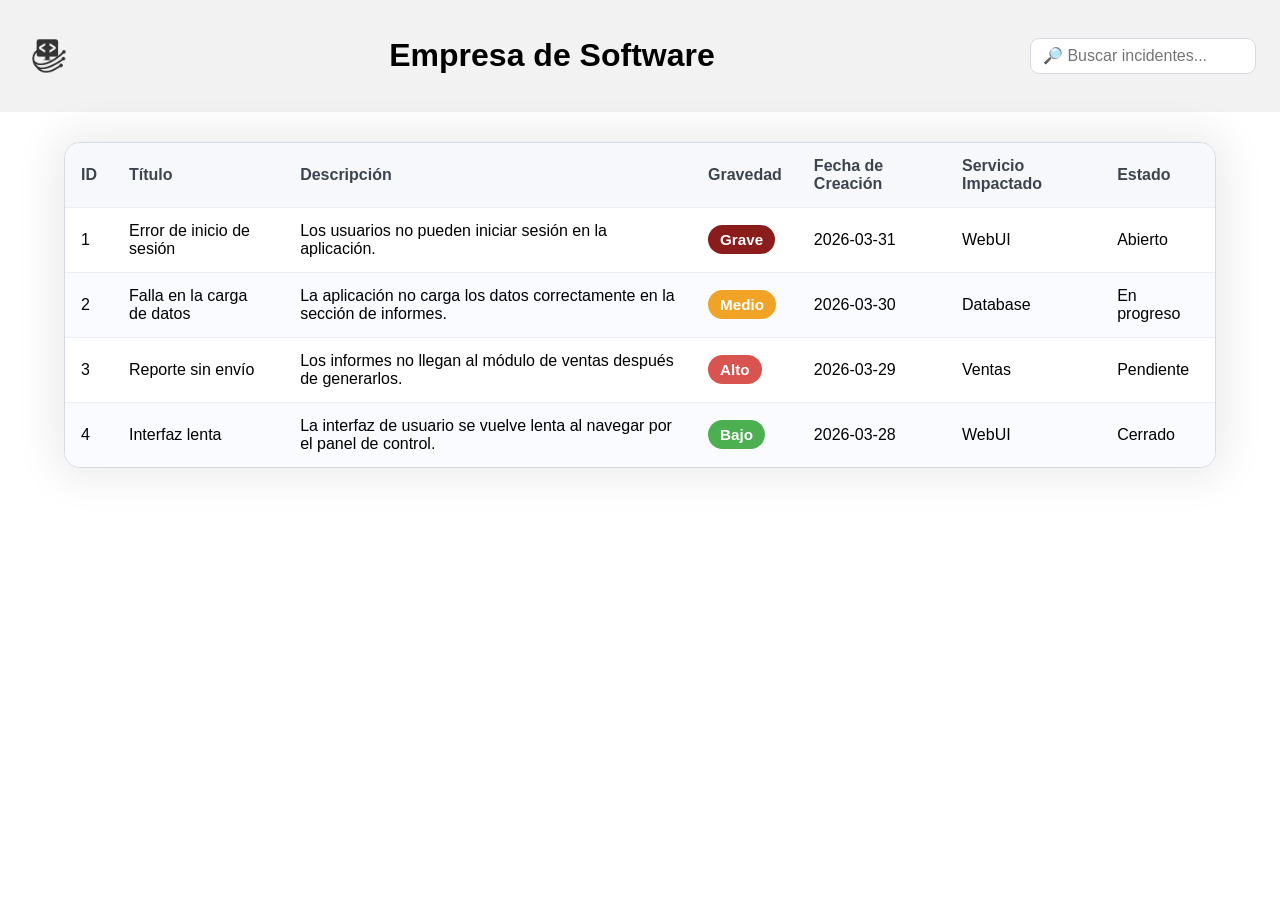
==== src/index.html @ 93b68a78 "Fixed links to the correct directories and files (closes #1)" ====
<!doctype html>
<html lang="en">
  <head>
    <meta charset="UTF-8" />
    <meta name="viewport" content="width=device-width, initial-scale=1.0" />
    <link rel="shortcut icon" href="img/favicon.ico" type="image/x-icon" />
    <link rel="stylesheet" href="css/style.css" />
    <title>Empresa de Software</title>
  </head>
  <body>
    <!-- TP1: -->
    <!-- Una empresa de desarrollo desea gestionar los incidentes que ocurren durante las pruebas de software, para
        lo cual se debe diseñar un mockup en HTML5 que permita tener una idea avanzada del producto final. El
        proyecto debe implementarse utilizando Visual Studio Code y etiquetas HTML5. Debe contar con el siguiente
        recurso:
            1. index.html: Página inicial estructurada de la siguiente manera:
                a. Header: Incluye el logo, nombre de la empresa y un buscador de incidentes, sin implementar la
                    funcionalidad. ( ver figura 1)
                b. Listado de incidentes con la información de cada uno (ver figura 2) -->
    <!-- Consideraciones
            - Las figuras 1 y 2 son ejemplos de guía, la estructura y diseño del buscador o listado de
                incidentes queda a criterio del alumno. -->

    <header>
      <img
        src="assets/img/logo-removebg-preview.png"
        alt="Logo de la empresa"
      />
      <h1>Empresa de Software</h1>
      <form>
        <input type="text" placeholder="🔎 Buscar incidentes..." />
      </form>
    </header>

    <table>
      <thead>
        <tr>
          <th>ID</th>
          <th>Título</th>
          <th>Descripción</th>
          <th>Gravedad</th>
          <th>Fecha de Creación</th>
          <th>Servicio Impactado</th>
          <th>Estado</th>
        </tr>
      </thead>
      <tbody>
        <tr>
          <td>1</td>
          <td>Error de inicio de sesión</td>
          <td>Los usuarios no pueden iniciar sesión en la aplicación.</td>
          <td><span class="severity critical">Grave</span></td>
          <td>2026-03-31</td>
          <td>WebUI</td>
          <td>Abierto</td>
        </tr>
        <tr>
          <td>2</td>
          <td>Falla en la carga de datos</td>
          <td>
            La aplicación no carga los datos correctamente en la sección de
            informes.
          </td>
          <td><span class="severity medium">Medio</span></td>
          <td>2026-03-30</td>
          <td>Database</td>
          <td>En progreso</td>
        </tr>
        <tr>
          <td>3</td>
          <td>Reporte sin envío</td>
          <td>
            Los informes no llegan al módulo de ventas después de generarlos.
          </td>
          <td><span class="severity high">Alto</span></td>
          <td>2026-03-29</td>
          <td>Ventas</td>
          <td>Pendiente</td>
        </tr>
        <tr>
          <td>4</td>
          <td>Interfaz lenta</td>
          <td>
            La interfaz de usuario se vuelve lenta al navegar por el panel de
            control.
          </td>
          <td><span class="severity low">Bajo</span></td>
          <td>2026-03-28</td>
          <td>WebUI</td>
          <td>Cerrado</td>
        </tr>
      </tbody>
    </table>
  </body>
</html>
---- src/css/style.css ----
body {
  font-family: Arial, sans-serif;
  margin: 0;
  padding: 0;
  background-color: white;
}

header {
  display: flex;
  align-items: center;
  justify-content: space-between;
  padding: 16px 24px;
  background-color: #f2f2f2;
}

header img {
  height: 50px;
}

header input {
  padding: 8px 12px;
  border: 1px solid #d6dae3;
  border-radius: 9px;
  font-size: 1rem;
}

@keyframes pulseAnimation {
  0%,
  100% {
    transform: scale(1);
  }
  50% {
    transform: scale(1.15);
  }
}

input:hover {
  animation-name: pulseAnimation;
  animation-duration: 0.5s;
  animation-timing-function: ease;
  animation-iteration-count: 1;
  animation-direction: normal;
  animation-fill-mode: both;
}

table {
  width: 90%;
  border-collapse: separate;
  border-spacing: 0;
  margin: 30px auto;
  border: 1px solid #d6dae3;
  border-radius: 16px;
  overflow: hidden;
  background-color: #fff;
  box-shadow: 0 0px 40px 10px rgba(0, 0, 0, 0.08);
}

th,
td {
  padding: 14px 16px;
  border-bottom: 1px solid #eceef3;
  text-align: left;
}

th {
  background-color: #f7f8fb;
  color: #3d4451;
  font-weight: 700;
}

tbody tr:nth-child(even) {
  background-color: #fafbff;
}

tbody tr:hover {
  background-color: #eef4ff;
}

tbody tr:last-child td {
  border-bottom: none;
}

.severity {
  display: inline-flex;
  align-items: center;
  justify-content: center;
  padding: 6px 12px;
  border-radius: 999px;
  font-size: 0.95rem;
  font-weight: 700;
  color: #fff;
  white-space: nowrap;
}

.severity.low {
  background-color: #4caf50;
}

.severity.medium {
  background-color: #f0a325;
}

.severity.high {
  background-color: #d9534f;
}

.severity.critical {
  background-color: #8b1c1c;
}
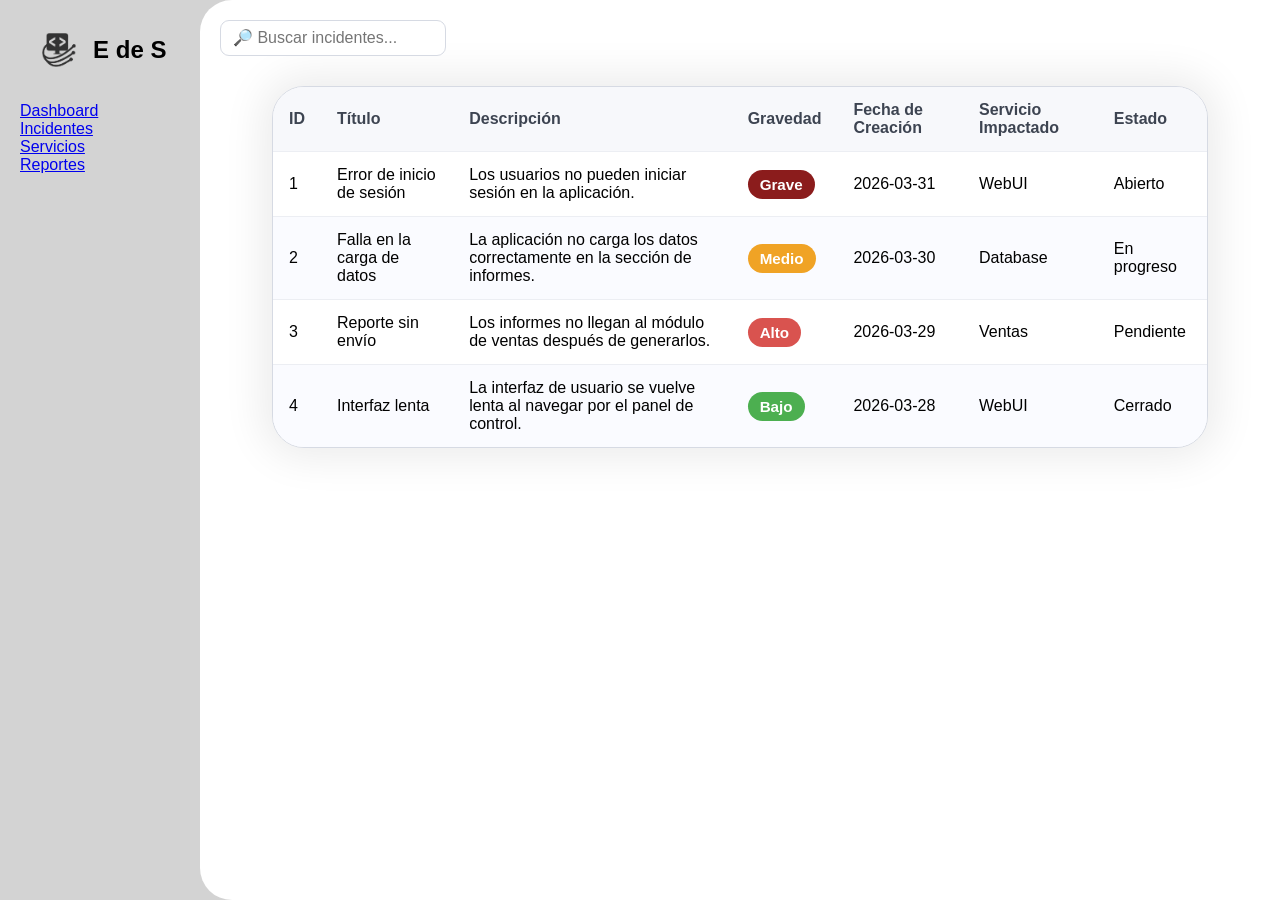
==== commit 743ee6e4: "Changed layout and styles to a scalable design" ====
--- a/src/index.html
+++ b/src/index.html
@@ -20,76 +20,89 @@
     <!-- Consideraciones
             - Las figuras 1 y 2 son ejemplos de guía, la estructura y diseño del buscador o listado de
                 incidentes queda a criterio del alumno. -->
+    <nav class="sidebar">
+      <header>
+        <img
+          src="assets/img/logo-removebg-preview.png"
+          alt="Logo de la empresa"
+        />
+        <h1>E de S</h1>
+      </header>
+      <ul class="elementos_sidebar">
+        <li><a href="#">Dashboard</a></li>
+        <li><a href="#">Incidentes</a></li>
+        <li><a href="#">Servicios</a></li>
+        <li><a href="#">Reportes</a></li>
+      </ul>
+    </nav>
 
-    <header>
-      <img
-        src="assets/img/logo-removebg-preview.png"
-        alt="Logo de la empresa"
-      />
-      <h1>Empresa de Software</h1>
+    <main>
       <form>
-        <input type="text" placeholder="🔎 Buscar incidentes..." />
+        <input
+          type="text"
+          placeholder="🔎 Buscar incidentes..."
+          class="buscador"
+        />
       </form>
-    </header>
-
-    <table>
-      <thead>
-        <tr>
-          <th>ID</th>
-          <th>Título</th>
-          <th>Descripción</th>
-          <th>Gravedad</th>
-          <th>Fecha de Creación</th>
-          <th>Servicio Impactado</th>
-          <th>Estado</th>
-        </tr>
-      </thead>
-      <tbody>
-        <tr>
-          <td>1</td>
-          <td>Error de inicio de sesión</td>
-          <td>Los usuarios no pueden iniciar sesión en la aplicación.</td>
-          <td><span class="severity critical">Grave</span></td>
-          <td>2026-03-31</td>
-          <td>WebUI</td>
-          <td>Abierto</td>
-        </tr>
-        <tr>
-          <td>2</td>
-          <td>Falla en la carga de datos</td>
-          <td>
-            La aplicación no carga los datos correctamente en la sección de
-            informes.
-          </td>
-          <td><span class="severity medium">Medio</span></td>
-          <td>2026-03-30</td>
-          <td>Database</td>
-          <td>En progreso</td>
-        </tr>
-        <tr>
-          <td>3</td>
-          <td>Reporte sin envío</td>
-          <td>
-            Los informes no llegan al módulo de ventas después de generarlos.
-          </td>
-          <td><span class="severity high">Alto</span></td>
-          <td>2026-03-29</td>
-          <td>Ventas</td>
-          <td>Pendiente</td>
-        </tr>
-        <tr>
-          <td>4</td>
-          <td>Interfaz lenta</td>
-          <td>
-            La interfaz de usuario se vuelve lenta al navegar por el panel de
-            control.
-          </td>
-          <td><span class="severity low">Bajo</span></td>
-          <td>2026-03-28</td>
-          <td>WebUI</td>
-          <td>Cerrado</td>
-        </tr>
-      </tbody>
-    </table>
+      <table>
+        <thead>
+          <tr>
+            <th>ID</th>
+            <th>Título</th>
+            <th>Descripción</th>
+            <th>Gravedad</th>
+            <th>Fecha de Creación</th>
+            <th>Servicio Impactado</th>
+            <th>Estado</th>
+          </tr>
+        </thead>
+        <tbody>
+          <tr>
+            <td>1</td>
+            <td>Error de inicio de sesión</td>
+            <td>Los usuarios no pueden iniciar sesión en la aplicación.</td>
+            <td><span class="severity critical">Grave</span></td>
+            <td>2026-03-31</td>
+            <td>WebUI</td>
+            <td>Abierto</td>
+          </tr>
+          <tr>
+            <td>2</td>
+            <td>Falla en la carga de datos</td>
+            <td>
+              La aplicación no carga los datos correctamente en la sección de
+              informes.
+            </td>
+            <td><span class="severity medium">Medio</span></td>
+            <td>2026-03-30</td>
+            <td>Database</td>
+            <td>En progreso</td>
+          </tr>
+          <tr>
+            <td>3</td>
+            <td>Reporte sin envío</td>
+            <td>
+              Los informes no llegan al módulo de ventas después de generarlos.
+            </td>
+            <td><span class="severity high">Alto</span></td>
+            <td>2026-03-29</td>
+            <td>Ventas</td>
+            <td>Pendiente</td>
+          </tr>
+          <tr>
+            <td>4</td>
+            <td>Interfaz lenta</td>
+            <td>
+              La interfaz de usuario se vuelve lenta al navegar por el panel de
+              control.
+            </td>
+            <td><span class="severity low">Bajo</span></td>
+            <td>2026-03-28</td>
+            <td>WebUI</td>
+            <td>Cerrado</td>
+          </tr>
+        </tbody>
+      </table>
+    </main>
   </body>
 </html>
--- a/src/css/style.css
+++ b/src/css/style.css
@@ -2,22 +2,45 @@
   font-family: Arial, sans-serif;
   margin: 0;
   padding: 0;
-  background-color: white;
+  background-color: lightgray;
+  display: grid;
+  grid-template-columns: 200px 1fr;
 }
 
 header {
   display: flex;
   align-items: center;
-  justify-content: space-between;
+  justify-content: space-evenly;
   padding: 16px 24px;
-  background-color: #f2f2f2;
 }
 
 header img {
   height: 50px;
 }
 
-header input {
+.sidebar {
+  display: flex;
+  flex-direction: column;
+  background: lightgray;
+  height: 100vh;
+}
+
+.elementos_sidebar {
+  list-style: none;
+  padding: 0;
+  margin: 2px 0 0 20px;
+  align-items: center;
+  justify-content: center;
+}
+
+main {
+  border-top-left-radius: 2rem;
+  border-bottom-left-radius: 2rem;
+  background-color: #fff;
+  padding: 20px;
+}
+
+.buscador {
   padding: 8px 12px;
   border: 1px solid #d6dae3;
   border-radius: 9px;
@@ -49,7 +72,7 @@
   border-spacing: 0;
   margin: 30px auto;
   border: 1px solid #d6dae3;
-  border-radius: 16px;
+  border-radius: 2rem;
   overflow: hidden;
   background-color: #fff;
   box-shadow: 0 0px 40px 10px rgba(0, 0, 0, 0.08);
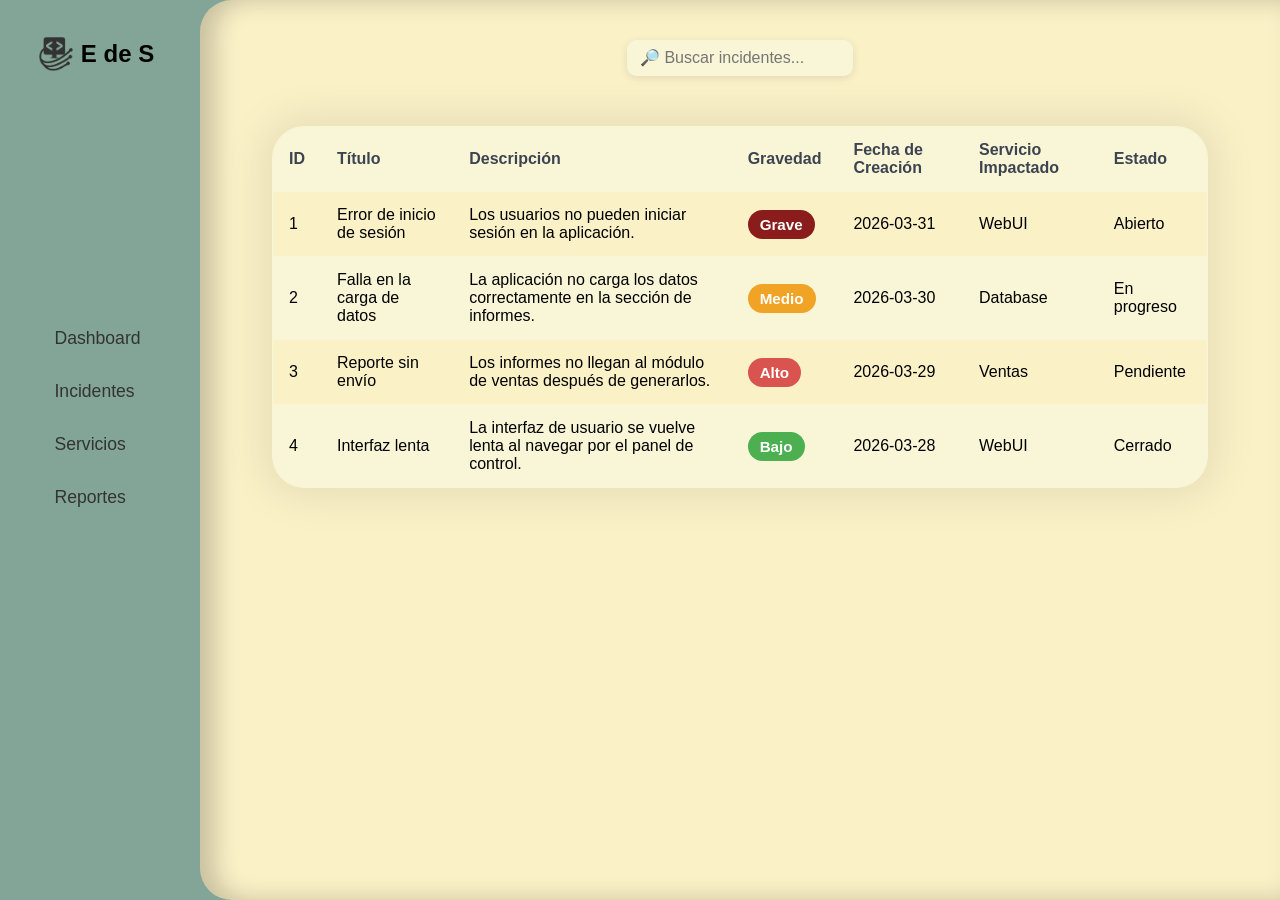
==== commit ec3d5995: "Enhanced and fixed layout. Better style." ====
--- a/src/index.html
+++ b/src/index.html
@@ -37,7 +37,7 @@
     </nav>
 
     <main>
-      <form>
+      <form class="buscador-container">
         <input
           type="text"
           placeholder="🔎 Buscar incidentes..."
--- a/src/css/style.css
+++ b/src/css/style.css
@@ -2,16 +2,16 @@
   font-family: Arial, sans-serif;
   margin: 0;
   padding: 0;
-  background-color: lightgray;
+  background-color: #83a598;
   display: grid;
   grid-template-columns: 200px 1fr;
+  height: 100vh;
 }
 
 header {
   display: flex;
   align-items: center;
-  justify-content: space-evenly;
-  padding: 16px 24px;
+  margin-right: 15px;
 }
 
 header img {
@@ -21,30 +21,61 @@
 .sidebar {
   display: flex;
   flex-direction: column;
-  background: lightgray;
-  height: 100vh;
+  background: #83a598;
+  align-items: center;
+  padding: 20px 0;
+  gap: 14rem;
 }
 
 .elementos_sidebar {
   list-style: none;
-  padding: 0;
-  margin: 2px 0 0 20px;
-  align-items: center;
-  justify-content: center;
+  margin-right: 45px;
+  display: flex;
+  flex-direction: column;
+  gap: 2rem;
+}
+
+a {
+  text-decoration: none;
+  color: #333;
+  font-size: 1.1rem;
+  padding: 8px 12px;
+  border-radius: 9px;
+  transition:
+    background-color 0.3s ease,
+    color 0.3s ease;
+}
+
+a:hover {
+  background-color: #fbf1c7;
+  color: #000;
 }
 
 main {
+  display: flex;
+  flex-direction: column;
+  align-items: center;
   border-top-left-radius: 2rem;
   border-bottom-left-radius: 2rem;
-  background-color: #fff;
+  background-color: #fbf1c7;
   padding: 20px;
+  box-shadow: inset 15px 0 25px 0 rgba(0, 0, 0, 0.2);
+}
+
+.buscador-container {
+  display: flex;
+  justify-content: center;
+  width: 100%;
+  margin: 20px 0 20px 0;
 }
 
 .buscador {
   padding: 8px 12px;
-  border: 1px solid #d6dae3;
+  border: 1px solid #f9f5d7;
   border-radius: 9px;
   font-size: 1rem;
+  background: #f9f5d7;
+  box-shadow: 0 2px 8px rgba(0, 0, 0, 0.1);
 }
 
 @keyframes pulseAnimation {
@@ -57,13 +88,14 @@
   }
 }
 
-input:hover {
+.buscador:focus {
   animation-name: pulseAnimation;
   animation-duration: 0.5s;
   animation-timing-function: ease;
   animation-iteration-count: 1;
   animation-direction: normal;
   animation-fill-mode: both;
+  outline: none;
 }
 
 table {
@@ -71,32 +103,36 @@
   border-collapse: separate;
   border-spacing: 0;
   margin: 30px auto;
-  border: 1px solid #d6dae3;
+  border: 1px solid #f9f5d7;
   border-radius: 2rem;
   overflow: hidden;
-  background-color: #fff;
+  background-color: #fbf1c7;
   box-shadow: 0 0px 40px 10px rgba(0, 0, 0, 0.08);
 }
 
 th,
 td {
   padding: 14px 16px;
-  border-bottom: 1px solid #eceef3;
+  border-bottom: 1px solid #f9f5d7;
   text-align: left;
 }
 
 th {
-  background-color: #f7f8fb;
+  background-color: #f9f5d7;
   color: #3d4451;
   font-weight: 700;
 }
 
 tbody tr:nth-child(even) {
-  background-color: #fafbff;
+  background-color: #f9f5d7;
 }
 
 tbody tr:hover {
-  background-color: #eef4ff;
+  background-color: #f9f5d7;
+  box-shadow: inset 0 0 17px rgba(0, 0, 0, 0.1);
+  transition:
+    box-shadow 0.3s ease,
+    background-color 0.3s ease;
 }
 
 tbody tr:last-child td {
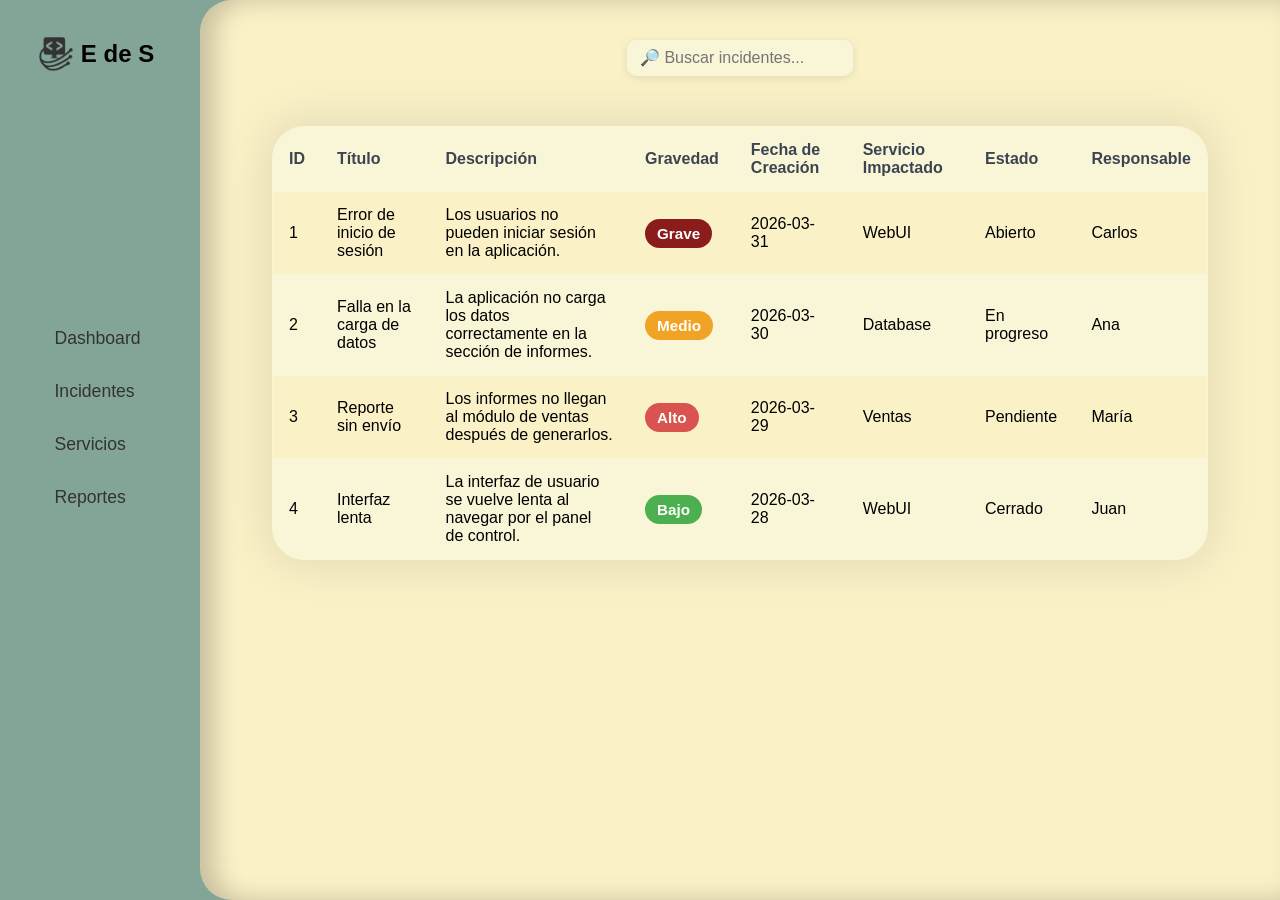
==== commit b9c5b86b: "Added Incident Commander (closes #5)" ====
--- a/src/index.html
+++ b/src/index.html
@@ -7,19 +7,39 @@
     <link rel="stylesheet" href="css/style.css" />
     <title>Empresa de Software</title>
   </head>
+  <!-- TP1: -->
+  <!-- Una empresa de desarrollo desea gestionar los incidentes que ocurren durante las pruebas de software, para
+      lo cual se debe diseñar un mockup en HTML5 que permita tener una idea avanzada del producto final. El
+      proyecto debe implementarse utilizando Visual Studio Code y etiquetas HTML5. Debe contar con el siguiente
+      recurso:
+          1. index.html: Página inicial estructurada de la siguiente manera:
+              a. Header: Incluye el logo, nombre de la empresa y un buscador de incidentes, sin implementar la
+                  funcionalidad. ( ver figura 1)
+              b. Listado de incidentes con la información de cada uno (ver figura 2) -->
+  <!-- Consideraciones
+          - Las figuras 1 y 2 son ejemplos de guía, la estructura y diseño del buscador o listado de
+              incidentes queda a criterio del alumno. -->
+  <!-- TP2: -->
+  <!-- Realice los siguientes cambios al TP01 
+  El mockup debe contar con los siguientes recursos: 
+    1. incidencia.html: Página para registrar una incidencia con las siguientes características: 
+      a. Proyecto: Texto. Selección simple: Listado de nombres de proyectos 
+      b. Severidad: Texto. Selección simple: Valores posibles: CRÍTICA , MEDIA 
+      c. Estado: Texto. Selección simple. Valores posibles: DETECTADA, EN PROGRESO, MITIGADA 
+      d. Descripción: Texto en mayúsculas. Obligatorio. Longitud máxima 128 
+      e. Fecha Creación: Fecha. Obligatorio 
+      f. Responsable: Texto. Selección simple: Listado de nombres de usuarios 
+      g. Servicios Impactados: Texto. Selección múltiple. Valores posibles: WEBUI, DATABASE, BILLING, DATA, SECURITY, MAIL, REPORTS 
+    2. style.css: Con la definición de todos los estilos utilizados. 
+    3. app.js: Con la definición del comportamiento de la página. 
+    Consideraciones: 
+    ● Los recursos HTML deben presentarse con estilos bien definidos por ejemplo: cabecera con un banner o
+  logo, pie de página, colores, tipografía, etc. Los formularios alineados, con colores agradables y espaciado correcto. ● No debe mezclar las capas en ningún caso, es decir que los HTML no pueden tener definidas declaraciones de
+  estilos. 
+  ● Puede utilizar hojas de estilo free descargadas de la web. 
+  ● El enlace para el registro de incidentes debe estar ubicado en la cabecera de la página index.html. 
+  ● El formulario para registrar una incidencia deberá contar con un botón (“Guardar”) tipo submit y cada vez que se haga click en este mostrar por pantalla los datos ingresados en el formulario. -->
   <body>
-    <!-- TP1: -->
-    <!-- Una empresa de desarrollo desea gestionar los incidentes que ocurren durante las pruebas de software, para
-        lo cual se debe diseñar un mockup en HTML5 que permita tener una idea avanzada del producto final. El
-        proyecto debe implementarse utilizando Visual Studio Code y etiquetas HTML5. Debe contar con el siguiente
-        recurso:
-            1. index.html: Página inicial estructurada de la siguiente manera:
-                a. Header: Incluye el logo, nombre de la empresa y un buscador de incidentes, sin implementar la
-                    funcionalidad. ( ver figura 1)
-                b. Listado de incidentes con la información de cada uno (ver figura 2) -->
-    <!-- Consideraciones
-            - Las figuras 1 y 2 son ejemplos de guía, la estructura y diseño del buscador o listado de
-                incidentes queda a criterio del alumno. -->
     <nav class="sidebar">
       <header>
         <img
@@ -54,6 +74,8 @@
             <th>Fecha de Creación</th>
             <th>Servicio Impactado</th>
             <th>Estado</th>
+            <!-- Adding Incident Commander (issue #5) -->
+            <th>Responsable</th>
           </tr>
         </thead>
         <tbody>
@@ -65,6 +87,7 @@
             <td>2026-03-31</td>
             <td>WebUI</td>
             <td>Abierto</td>
+            <td>Carlos</td>
           </tr>
           <tr>
             <td>2</td>
@@ -77,6 +100,7 @@
             <td>2026-03-30</td>
             <td>Database</td>
             <td>En progreso</td>
+            <td>Ana</td>
           </tr>
           <tr>
             <td>3</td>
@@ -88,6 +112,7 @@
             <td>2026-03-29</td>
             <td>Ventas</td>
             <td>Pendiente</td>
+            <td>María</td>
           </tr>
           <tr>
             <td>4</td>
@@ -100,6 +125,7 @@
             <td>2026-03-28</td>
             <td>WebUI</td>
             <td>Cerrado</td>
+            <td>Juan</td>
           </tr>
         </tbody>
       </table>
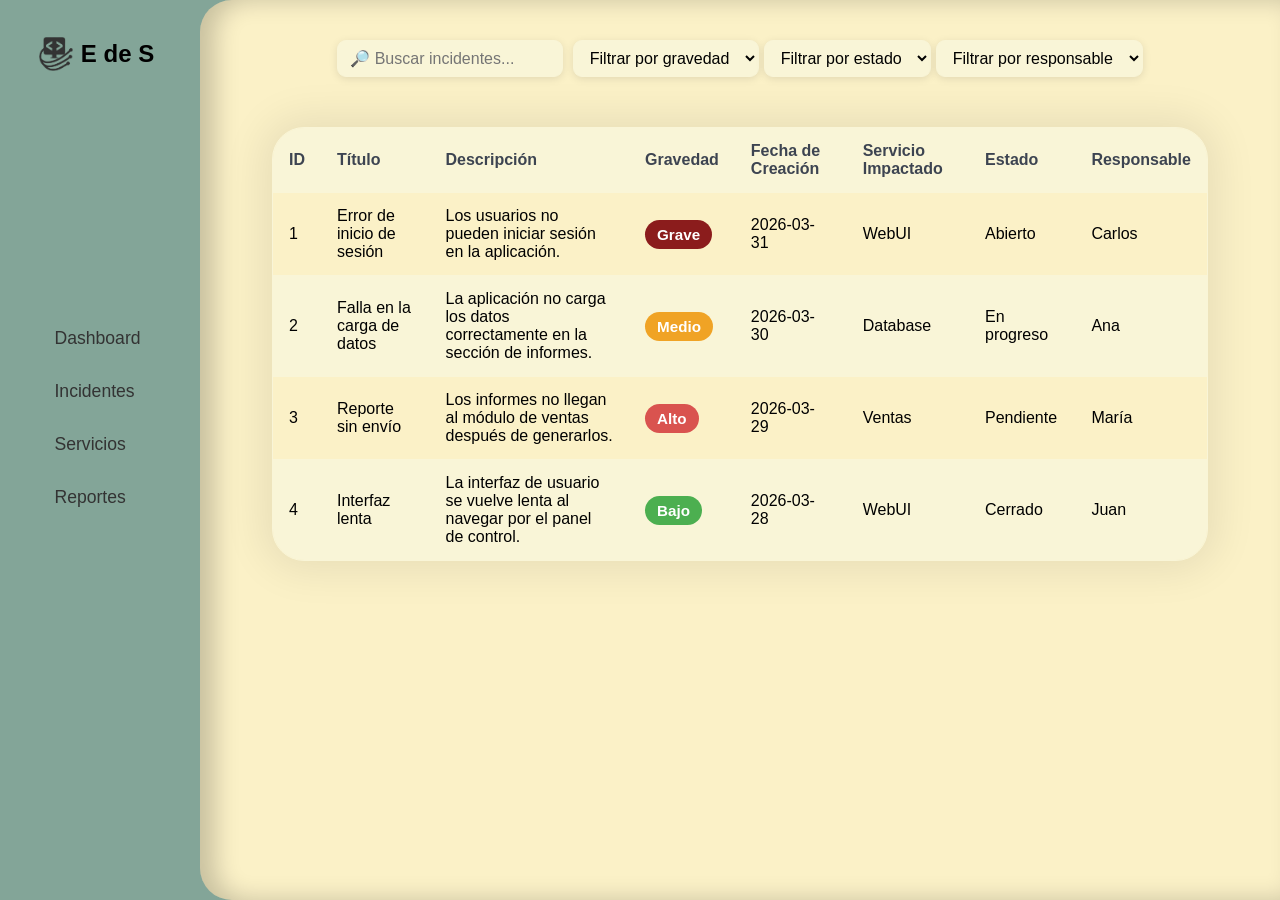
==== commit 8a722aa3: "Added filters for searching incidents (closes #3)" ====
--- a/src/index.html
+++ b/src/index.html
@@ -57,12 +57,34 @@
     </nav>
 
     <main>
-      <form class="buscador-container">
+      <form class="form-container">
         <input
           type="text"
           placeholder="🔎 Buscar incidentes..."
           class="buscador"
         />
+        <!-- # Adding filters for searching incidents in the table such as Gravedad, Estado y Responsable (issue #3) -->
+        <select class="gravedad">
+          <option value="">Filtrar por gravedad</option>
+          <option value="critical">Grave</option>
+          <option value="high">Alto</option>
+          <option value="medium">Medio</option>
+          <option value="low">Bajo</option>
+        </select>
+        <select class="estado">
+          <option value="">Filtrar por estado</option>
+          <option value="open">Abierto</option>
+          <option value="pending">Pendiente</option>
+          <option value="in_progress">En progreso</option>
+          <option value="closed">Cerrado</option>
+        </select>
+        <select class="responsable">
+          <option value="">Filtrar por responsable</option>
+          <option value="carlos">Carlos</option>
+          <option value="ana">Ana</option>
+          <option value="maria">María</option>
+          <option value="juan">Juan</option>
+        </select>
       </form>
       <table>
         <thead>
--- a/src/css/style.css
+++ b/src/css/style.css
@@ -62,7 +62,7 @@
   box-shadow: inset 15px 0 25px 0 rgba(0, 0, 0, 0.2);
 }
 
-.buscador-container {
+.form-container {
   display: flex;
   justify-content: center;
   width: 100%;
@@ -71,6 +71,7 @@
 
 .buscador {
   padding: 8px 12px;
+  margin-right: 4.5px;
   border: 1px solid #f9f5d7;
   border-radius: 9px;
   font-size: 1rem;
@@ -96,6 +97,18 @@
   animation-direction: normal;
   animation-fill-mode: both;
   outline: none;
+}
+
+.gravedad,
+.estado,
+.responsable {
+  padding: 8px 12px;
+  margin: 0 0 0 5px;
+  border: 1px solid #f9f5d7;
+  border-radius: 9px;
+  font-size: 1rem;
+  background: #f9f5d7;
+  box-shadow: 0 2px 8px rgba(0, 0, 0, 0.1);
 }
 
 table {
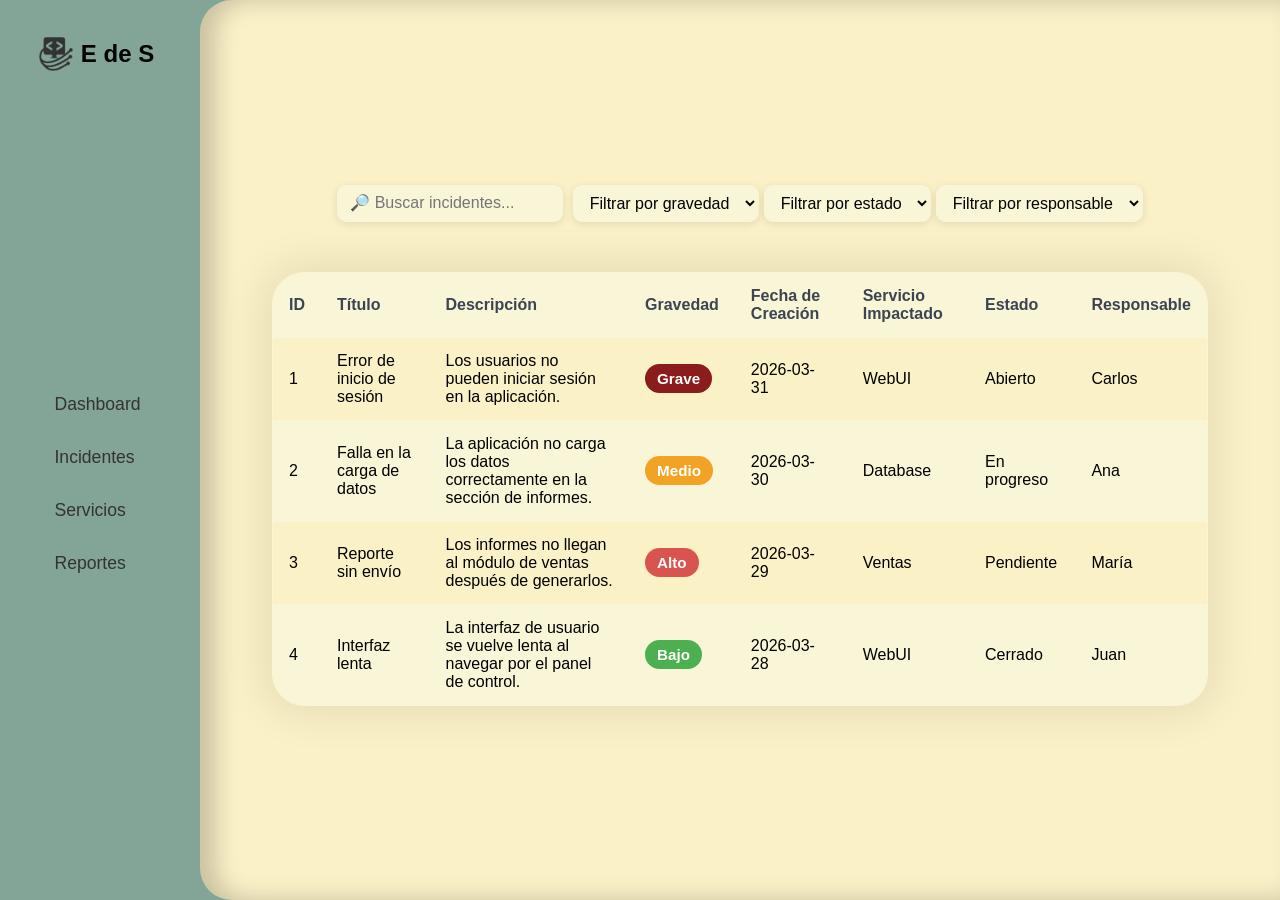
==== commit 1f9f754b: "Hecho TP2" ====
--- a/src/index.html
+++ b/src/index.html
@@ -19,26 +19,6 @@
   <!-- Consideraciones
           - Las figuras 1 y 2 son ejemplos de guía, la estructura y diseño del buscador o listado de
               incidentes queda a criterio del alumno. -->
-  <!-- TP2: -->
-  <!-- Realice los siguientes cambios al TP01 
-  El mockup debe contar con los siguientes recursos: 
-    1. incidencia.html: Página para registrar una incidencia con las siguientes características: 
-      a. Proyecto: Texto. Selección simple: Listado de nombres de proyectos 
-      b. Severidad: Texto. Selección simple: Valores posibles: CRÍTICA , MEDIA 
-      c. Estado: Texto. Selección simple. Valores posibles: DETECTADA, EN PROGRESO, MITIGADA 
-      d. Descripción: Texto en mayúsculas. Obligatorio. Longitud máxima 128 
-      e. Fecha Creación: Fecha. Obligatorio 
-      f. Responsable: Texto. Selección simple: Listado de nombres de usuarios 
-      g. Servicios Impactados: Texto. Selección múltiple. Valores posibles: WEBUI, DATABASE, BILLING, DATA, SECURITY, MAIL, REPORTS 
-    2. style.css: Con la definición de todos los estilos utilizados. 
-    3. app.js: Con la definición del comportamiento de la página. 
-    Consideraciones: 
-    ● Los recursos HTML deben presentarse con estilos bien definidos por ejemplo: cabecera con un banner o
-  logo, pie de página, colores, tipografía, etc. Los formularios alineados, con colores agradables y espaciado correcto. ● No debe mezclar las capas en ningún caso, es decir que los HTML no pueden tener definidas declaraciones de
-  estilos. 
-  ● Puede utilizar hojas de estilo free descargadas de la web. 
-  ● El enlace para el registro de incidentes debe estar ubicado en la cabecera de la página index.html. 
-  ● El formulario para registrar una incidencia deberá contar con un botón (“Guardar”) tipo submit y cada vez que se haga click en este mostrar por pantalla los datos ingresados en el formulario. -->
   <body>
     <nav class="sidebar">
       <header>
--- a/src/css/style.css
+++ b/src/css/style.css
@@ -5,7 +5,7 @@
   background-color: #83a598;
   display: grid;
   grid-template-columns: 200px 1fr;
-  height: 100vh;
+  min-height: 100vh;
 }
 
 header {
@@ -24,7 +24,6 @@
   background: #83a598;
   align-items: center;
   padding: 20px 0;
-  gap: 14rem;
 }
 
 .elementos_sidebar {
@@ -33,6 +32,8 @@
   display: flex;
   flex-direction: column;
   gap: 2rem;
+  flex: 1;
+  justify-content: center;
 }
 
 a {
@@ -55,6 +56,7 @@
   display: flex;
   flex-direction: column;
   align-items: center;
+  justify-content: center;
   border-top-left-radius: 2rem;
   border-bottom-left-radius: 2rem;
   background-color: #fbf1c7;
@@ -179,3 +181,65 @@
 .severity.critical {
   background-color: #8b1c1c;
 }
+
+/* Incidencias */
+.titulo-incidencias {
+  font-size: 2rem;
+  color: #3d4451;
+  margin-bottom: 20px;
+}
+
+.form-incidencia {
+  display: flex;
+  flex-direction: column;
+  gap: 12px;
+}
+
+.form-group {
+  display: flex;
+  flex-direction: column;
+  gap: 8px;
+}
+
+.form-group label {
+  margin: 0 0 5px 0;
+  font-size: 1.1rem;
+  font-weight: 600;
+  color: #3d4451;
+}
+
+.form-group input,
+.form-group select,
+.form-group textarea {
+  padding: 8px 12px;
+  border: 1px solid #f9f5d7;
+  border-radius: 9px;
+  font-size: 1rem;
+  background: #f9f5d7;
+  box-shadow: 0 2px 8px rgba(0, 0, 0, 0.2);
+}
+
+.descripcion {
+  resize: none;
+  min-height: 80px;
+}
+
+.form-group input:focus,
+.form-group select:focus,
+.form-group textarea:focus {
+  outline: none;
+}
+
+.submit-btn {
+  margin-top: 25px;
+  align-self: center;
+  padding: 10px 20px;
+  background-color: #98971a;
+  color: #fff;
+  border: none;
+  border-radius: 9px;
+  font-size: 1.1rem;
+  font-weight: 600;
+  cursor: pointer;
+  box-shadow: 0 2px 8px rgba(0, 0, 0, 0.2);
+}
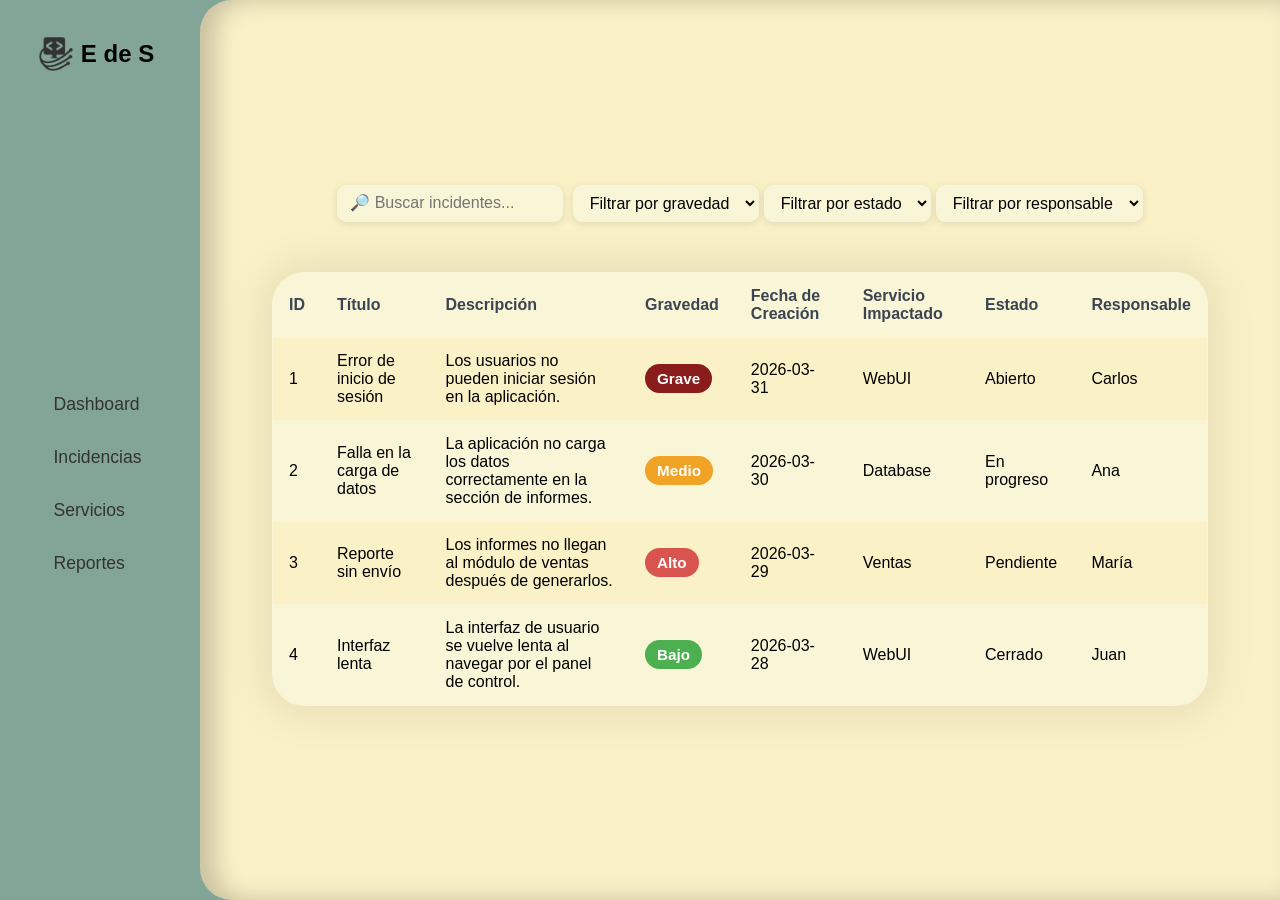
==== commit 1f41ffad: "Added links to every page" ====
--- a/src/index.html
+++ b/src/index.html
@@ -3,7 +3,11 @@
   <head>
     <meta charset="UTF-8" />
     <meta name="viewport" content="width=device-width, initial-scale=1.0" />
-    <link rel="shortcut icon" href="img/favicon.ico" type="image/x-icon" />
+    <link
+      rel="shortcut icon"
+      href="/src/assets/img/favicon.ico"
+      type="image/x-icon"
+    />
     <link rel="stylesheet" href="css/style.css" />
     <title>Empresa de Software</title>
   </head>
@@ -29,8 +33,8 @@
         <h1>E de S</h1>
       </header>
       <ul class="elementos_sidebar">
-        <li><a href="#">Dashboard</a></li>
-        <li><a href="#">Incidentes</a></li>
+        <li><a href="index.html">Dashboard</a></li>
+        <li><a href="incidencia.html">Incidencias</a></li>
         <li><a href="#">Servicios</a></li>
         <li><a href="#">Reportes</a></li>
       </ul>
